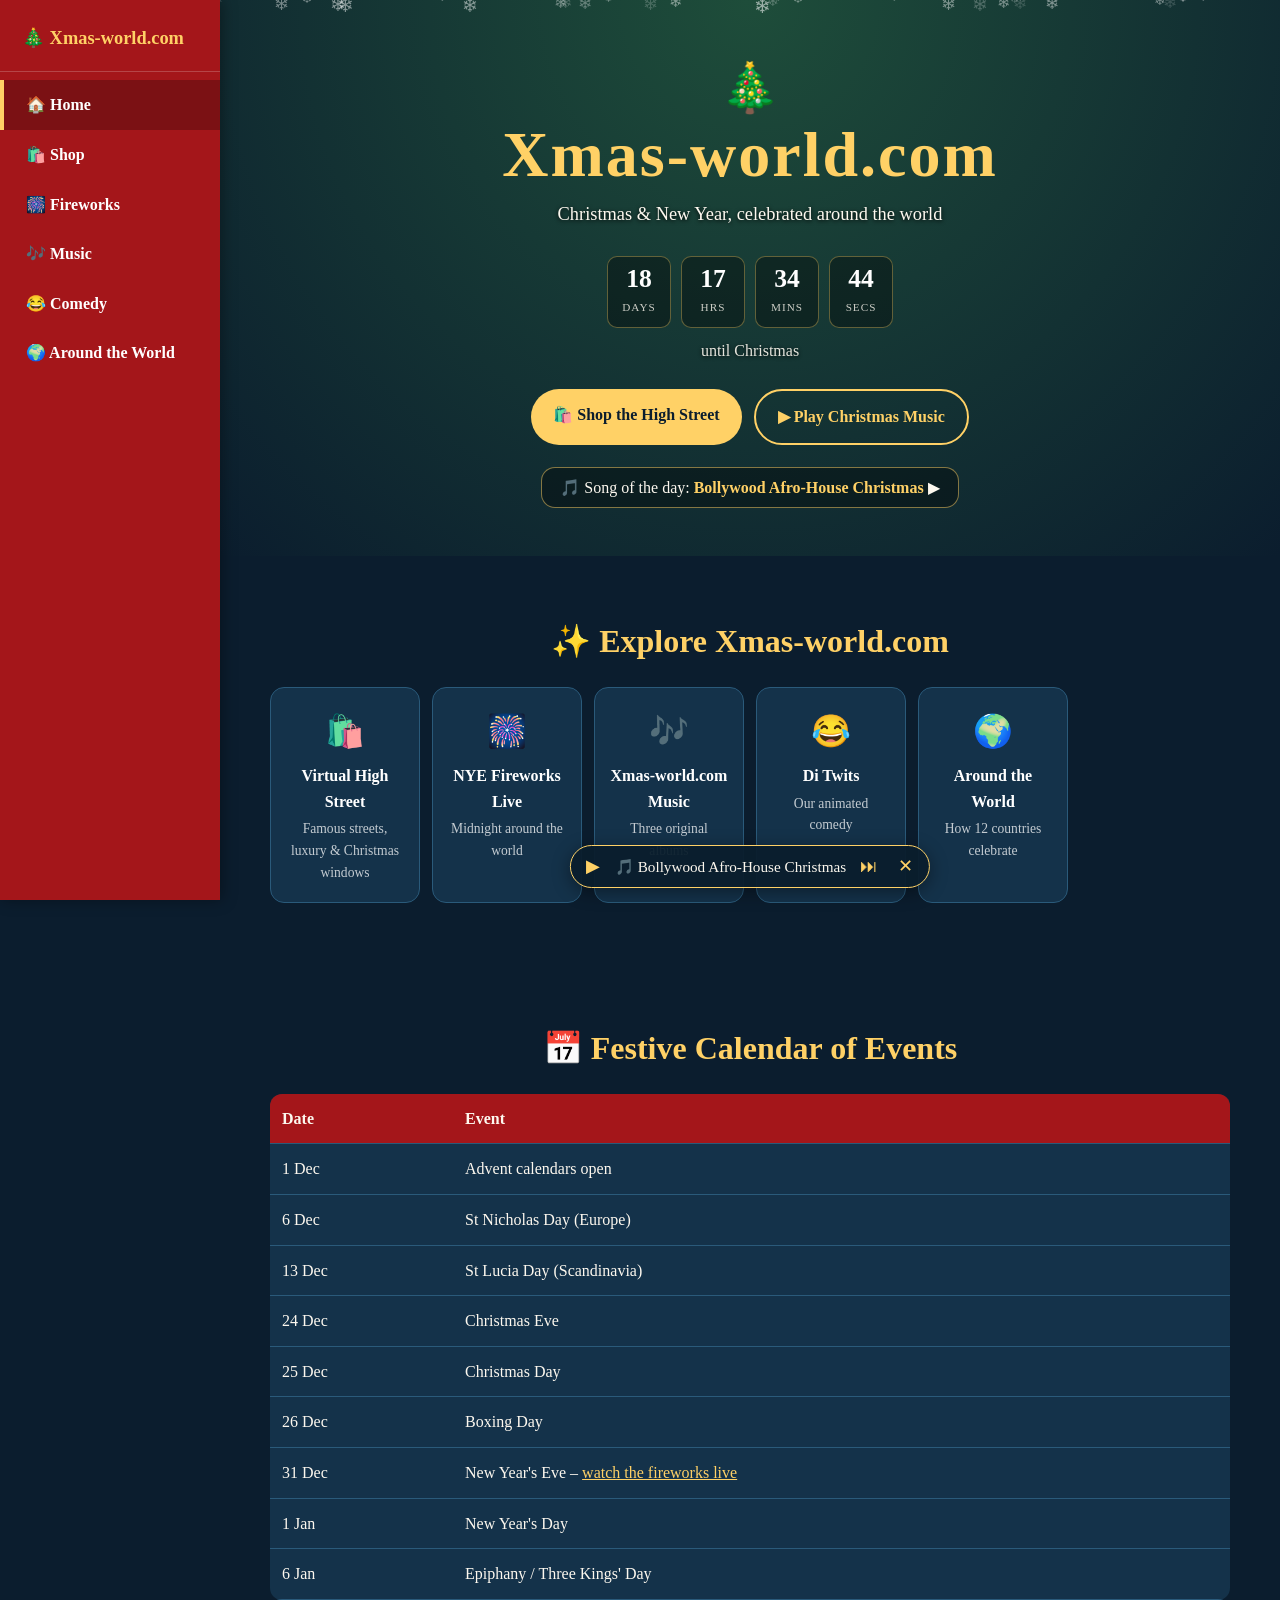
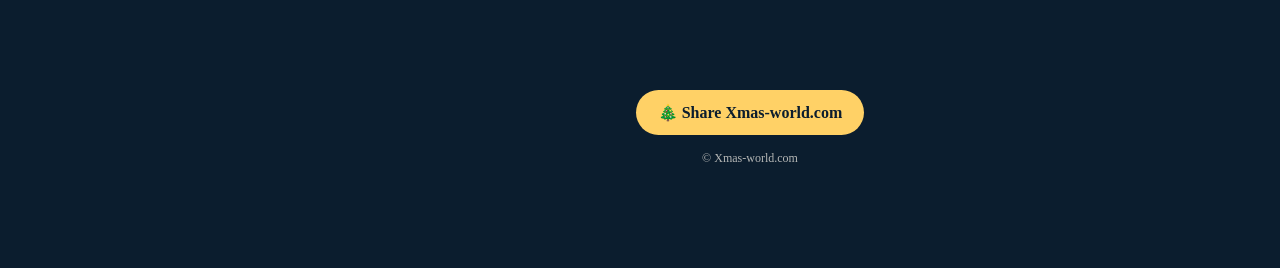
==== index.html @ 12935410 "Add Stripe buy buttons for albums and bundle Co-Authored-By: Claude Opus 5.5 <noreply@anthropic.com>" ====
<!DOCTYPE html>
<html lang="en">
<head>
<meta charset="UTF-8">
<meta name="viewport" content="width=device-width, initial-scale=1.0">
<meta name="theme-color" content="#1e4d3a">
<title>Xmas-world.com – Christmas & New Year Around the World</title>
<meta name="description" content="Christmas countdown, original Christmas music, a virtual luxury high street, famous shop windows and live New Year's Eve fireworks from around the world.">
<link rel="canonical" href="https://www.xmas-world.com/">
<link rel="icon" href="data:image/svg+xml,<svg xmlns='http://www.w3.org/2000/svg' viewBox='0 0 100 100'><text y='.9em' font-size='90'>🎄</text></svg>">
<link rel="stylesheet" href="style.css?v=4">
<meta property="og:type" content="website">
<meta property="og:site_name" content="Xmas-world.com">
<meta property="og:url" content="https://www.xmas-world.com/">
<meta property="og:title" content="Xmas-world.com – Christmas & New Year Around the World">
<meta property="og:description" content="Christmas countdown, original Christmas music, a virtual luxury high street, famous shop windows and live New Year's Eve fireworks from around the world.">
<meta property="og:image" content="https://amp-acc-f3a9e2da18fe-xmasworld-music-d558b1c9.cdn.ample.computer/og/og-image.jpg">
<meta property="og:image:width" content="1200">
<meta property="og:image:height" content="630">
<meta name="twitter:card" content="summary_large_image">
<meta name="twitter:image" content="https://amp-acc-f3a9e2da18fe-xmasworld-music-d558b1c9.cdn.ample.computer/og/og-image.jpg">
<script type="application/ld+json">{"@context":"https://schema.org","@type":"WebSite","name":"Xmas-world.com","url":"https://www.xmas-world.com/","description":"Christmas & New Year, celebrated around the world"}</script>
</head>
<body>
<header>
<div class="tree" aria-hidden="true">🎄</div>
<h1>Xmas-world.com</h1>
<p>Christmas &amp; New Year, celebrated around the world</p>
<div id="countdown" aria-live="off">
<div class="cd"><b id="cd-d">0</b><span>days</span></div>
<div class="cd"><b id="cd-h">0</b><span>hrs</span></div>
<div class="cd"><b id="cd-m">0</b><span>mins</span></div>
<div class="cd"><b id="cd-s">0</b><span>secs</span></div>
</div>
<p id="cdlabel">until Christmas</p>
<div class="cta">
<a class="btn btn-gold" href="shop.html">🛍️ Shop the High Street</a>
<a class="btn btn-ghost" href="music.html">▶ Play Christmas Music</a>
</div>
<button id="sotd" class="sotd" hidden></button>
</header>
<nav id="sitenav">
<a class="navlogo" href="index.html">🎄 Xmas-world.com</a>
<a href="index.html">🏠 Home</a>
<a href="shop.html">🛍️ Shop</a>
<a href="fireworks.html">🎆 Fireworks</a>
<a href="music.html">🎶 Music</a>
<a href="comedy.html">😂 Comedy</a>
<a href="world.html">🌍 Around the World</a>
</nav>

<section id="explore">
<h2>✨ Explore Xmas-world.com</h2>
<div class="tiles">
<a class="tile" href="shop.html"><span>🛍️</span>Virtual High Street<small>Famous streets, luxury &amp; Christmas windows</small></a>
<a class="tile" href="fireworks.html"><span>🎆</span>NYE Fireworks Live<small>Midnight around the world</small></a>
<a class="tile" href="music.html"><span>🎶</span>Xmas-world.com Music<small>Three original albums</small></a>
<a class="tile" href="comedy.html"><span>😂</span>Di Twits<small>Our animated comedy</small></a>
<a class="tile" href="world.html"><span>🌍</span>Around the World<small>How 12 countries celebrate</small></a>
</div>
</section>

<section id="calendar">
<h2>📅 Festive Calendar of Events</h2>
<table>
<tr><th>Date</th><th>Event</th></tr>
<tr><td>1 Dec</td><td>Advent calendars open</td></tr>
<tr><td>6 Dec</td><td>St Nicholas Day (Europe)</td></tr>
<tr><td>13 Dec</td><td>St Lucia Day (Scandinavia)</td></tr>
<tr><td>24 Dec</td><td>Christmas Eve</td></tr>
<tr><td>25 Dec</td><td>Christmas Day</td></tr>
<tr><td>26 Dec</td><td>Boxing Day</td></tr>
<tr><td>31 Dec</td><td>New Year's Eve – <a href="fireworks.html">watch the fireworks live</a></td></tr>
<tr><td>1 Jan</td><td>New Year's Day</td></tr>
<tr><td>6 Jan</td><td>Epiphany / Three Kings' Day</td></tr>
</table>
</section>

<footer><button class="btn btn-gold share" id="share">🎄 Share Xmas-world.com</button><small>&copy; Xmas-world.com</small></footer>
<script src="app.js?v=6"></script>
</body>
</html>
---- style.css ----
*{box-sizing:border-box;margin:0;padding:0}
body{font-family:Georgia,serif;background:#0b1d2e;color:#fdf8ef;line-height:1.6}
a{color:#ffd166}
header{text-align:center;padding:64px 20px 48px;background:radial-gradient(circle at top,#1e4d3a,#0b1d2e)}
header>*{position:relative;z-index:2}
.tree{font-size:3rem;line-height:1}
header h1{font-size:clamp(2.6rem,12vw,4rem);color:#ffd166;letter-spacing:2px;line-height:1.1;margin-top:8px}
header p{font-size:1.15rem;margin-top:10px;text-shadow:0 1px 4px #000}
#countdown{display:flex;justify-content:center;gap:10px;margin-top:26px}
.cd{flex:0 0 auto;background:rgba(0,0,0,.35);border:1px solid rgba(255,209,102,.35);border-radius:10px;padding:8px 0;width:64px}
.cd b{display:block;font-size:1.6rem;color:#fff;font-variant-numeric:tabular-nums;line-height:1.1}
.cd span{font-size:.7rem;text-transform:uppercase;letter-spacing:1px;opacity:.8}
#cdlabel{margin-top:10px;font-size:1rem;opacity:.9}
.cta{display:flex;justify-content:center;flex-wrap:wrap;gap:12px;margin-top:26px}
.btn{display:inline-block;padding:13px 22px;border-radius:999px;font-weight:bold;text-decoration:none;font-family:inherit;font-size:1rem}
.btn-gold{background:#ffd166;color:#0b1d2e}
.btn-ghost{border:2px solid #ffd166;color:#ffd166}
section{max-width:1000px;margin:0 auto;padding:60px 20px}
section>*{position:relative;z-index:2}
h2,h1.pt{font-size:2rem;color:#ffd166;margin-bottom:20px;text-align:center}
.grid{display:grid;grid-template-columns:repeat(auto-fit,minmax(220px,1fr));gap:20px}
.card{position:relative;z-index:2;background:#14324a;border-radius:12px;padding:20px;border:1px solid #2a5a7a}
.card h3{color:#fff;margin-bottom:8px}
table{position:relative;z-index:2;width:100%;border-collapse:collapse;background:#14324a;border-radius:12px;overflow:hidden}
th,td{padding:12px;text-align:left;border-bottom:1px solid #2a5a7a}
th{background:#a4161a}
footer{text-align:center;padding:30px;font-size:.9rem}
footer small{display:block;margin-top:14px;opacity:.7}
.card .links{margin-top:10px;display:flex;gap:14px;flex-wrap:wrap;font-weight:bold}
.card .links a{text-decoration:none}
#player{max-width:520px;margin:0 auto 24px;background:#14324a;border:1px solid #2a5a7a;border-radius:14px;padding:18px;text-align:center}
#player audio{width:100%;margin-top:10px}
.track{cursor:pointer;padding:10px 14px}
.track h3{font-size:1rem;margin:0}
.album{grid-column:1/-1;color:#ffd166;font-size:1.4rem;margin-top:12px;text-align:center}
#tracks{gap:8px;grid-template-columns:repeat(auto-fill,minmax(220px,1fr));max-height:70vh;overflow-y:auto;padding-right:4px}
#player{position:sticky;top:56px;z-index:4}
.track.on{border-color:#ffd166}
.soon{text-align:center;opacity:.85}
.share{display:block;margin:0 auto;cursor:pointer;border:0}
.clip{padding:0;overflow:hidden}
.clip video{display:block;width:100%;aspect-ratio:9/16;object-fit:cover;background:#000}
.clip.wide{grid-column:1/-1}
.clip.wide video{aspect-ratio:16/9}
.clip h3{padding:10px 14px;margin:0;font-size:1rem}
#clips{grid-template-columns:repeat(auto-fill,minmax(160px,1fr));gap:12px;align-items:start}
#streets,#lstreets{display:flex;gap:8px;overflow-x:auto;padding-bottom:6px;margin-bottom:16px;scrollbar-width:none}
#streets::-webkit-scrollbar,#lstreets::-webkit-scrollbar{display:none}
.chip{flex:0 0 auto;border:2px solid #ffd166;background:transparent;color:#ffd166;border-radius:999px;padding:8px 16px;font:bold .95rem Georgia,serif;cursor:pointer}
.chip.on{background:#ffd166;color:#0b1d2e}
.sthead{text-align:center;margin-bottom:14px}
.sthead h3{font-size:1.6rem;color:#fff}
.sthead a{font-weight:bold;text-decoration:none;margin:0 8px}
.shops{display:grid;grid-template-columns:repeat(auto-fill,minmax(150px,1fr));gap:10px}
.shop{display:flex;align-items:center;justify-content:space-between;gap:6px;background:#14324a;border:1px solid #2a5a7a;border-radius:10px;padding:12px 14px}
.shop a{text-decoration:none;font-weight:bold;color:#fff}
.shop a.pin{font-size:1.1rem}
.fwt{font-size:1.3rem;color:#ffd166;font-weight:bold}
.live{display:inline-block;background:#e63946;color:#fff;border-radius:6px;padding:2px 8px;font-size:.8rem;font-weight:bold;margin-left:6px}
.sotd{display:block;margin:22px auto 0;background:rgba(0,0,0,.35);border:1px solid rgba(255,209,102,.5);border-radius:14px;padding:10px 18px;color:#fdf8ef;font:1rem Georgia,serif;cursor:pointer}
.sotd b{color:#ffd166}
.snow{position:fixed;top:-10px;z-index:1;color:#fff;pointer-events:none;animation:fall linear infinite}
@media(prefers-reduced-motion:reduce){.snow{display:none}}
@keyframes fall{to{transform:translateY(110vh)}}
.subhead{text-align:center;padding:34px 20px 26px;background:radial-gradient(circle at top,#1e4d3a,#0b1d2e)}
.subhead>*{position:relative;z-index:2}
.subhead a.logo{font-size:1.6rem;font-weight:bold;color:#ffd166;text-decoration:none;letter-spacing:1px}
.subhead p{margin-top:4px;opacity:.85}
.tiles{display:grid;grid-template-columns:repeat(auto-fill,minmax(150px,1fr));gap:12px}
.tile{display:block;text-decoration:none;background:#14324a;border:1px solid #2a5a7a;border-radius:14px;padding:18px 14px;text-align:center;color:#fff;font-weight:bold;position:relative;z-index:2}
.tile span{display:block;font-size:2rem;margin-bottom:6px}
.tile small{display:block;font-weight:normal;opacity:.75;margin-top:4px;font-size:.85rem}
#xwbar{position:fixed;left:50%;bottom:12px;transform:translateX(-50%);z-index:50;display:flex;align-items:center;gap:8px;max-width:calc(100% - 24px);background:rgba(10,30,45,.95);border:1px solid #ffd166;border-radius:30px;padding:6px 10px;color:#fdf8ef;font:.95rem Georgia,serif;box-shadow:0 4px 18px rgba(0,0,0,.4)}
#xwbar[hidden]{display:none}
#xwbar span{white-space:nowrap;overflow:hidden;text-overflow:ellipsis;min-width:0}
#xwbar button{background:none;border:0;color:#ffd166;font-size:1.1rem;cursor:pointer;padding:4px 6px;flex:none}
body{padding-bottom:70px}

/* Side menu: fixed on the left on big screens, slide-out drawer on phones */
nav{position:fixed;top:0;left:0;bottom:0;width:220px;z-index:40;background:#a4161a;display:flex;flex-direction:column;padding:18px 0;overflow-y:auto;box-shadow:2px 0 14px rgba(0,0,0,.35)}
nav a{color:#fff;text-decoration:none;font-weight:bold;padding:12px 22px;border-left:4px solid transparent}
nav a:hover{background:rgba(0,0,0,.15)}
nav a.on{background:rgba(0,0,0,.25);border-left-color:#ffd166}
nav a.navlogo{color:#ffd166;font-size:1.15rem;padding:6px 22px 18px;margin-bottom:8px;border-bottom:1px solid rgba(255,255,255,.2);border-left:0;background:none}
#menubtn{display:none}
#navshade{display:none}
@media(min-width:900px){body{padding-left:220px}#xwbar{left:calc(50% + 110px)}}
@media(max-width:899px){
nav{transform:translateX(-100%);transition:transform .25s ease}
body.menu-open nav{transform:none}
#menubtn{display:block;position:fixed;top:12px;left:12px;z-index:45;width:46px;height:46px;border-radius:12px;border:1px solid #ffd166;background:rgba(10,30,45,.9);color:#ffd166;font-size:1.5rem;line-height:1;cursor:pointer}
body.menu-open #menubtn{left:232px}
body.menu-open #navshade{display:block;position:fixed;inset:0;z-index:39;background:rgba(0,0,0,.5)}
}

.buy{grid-column:1/-1;justify-self:center;margin-bottom:8px}
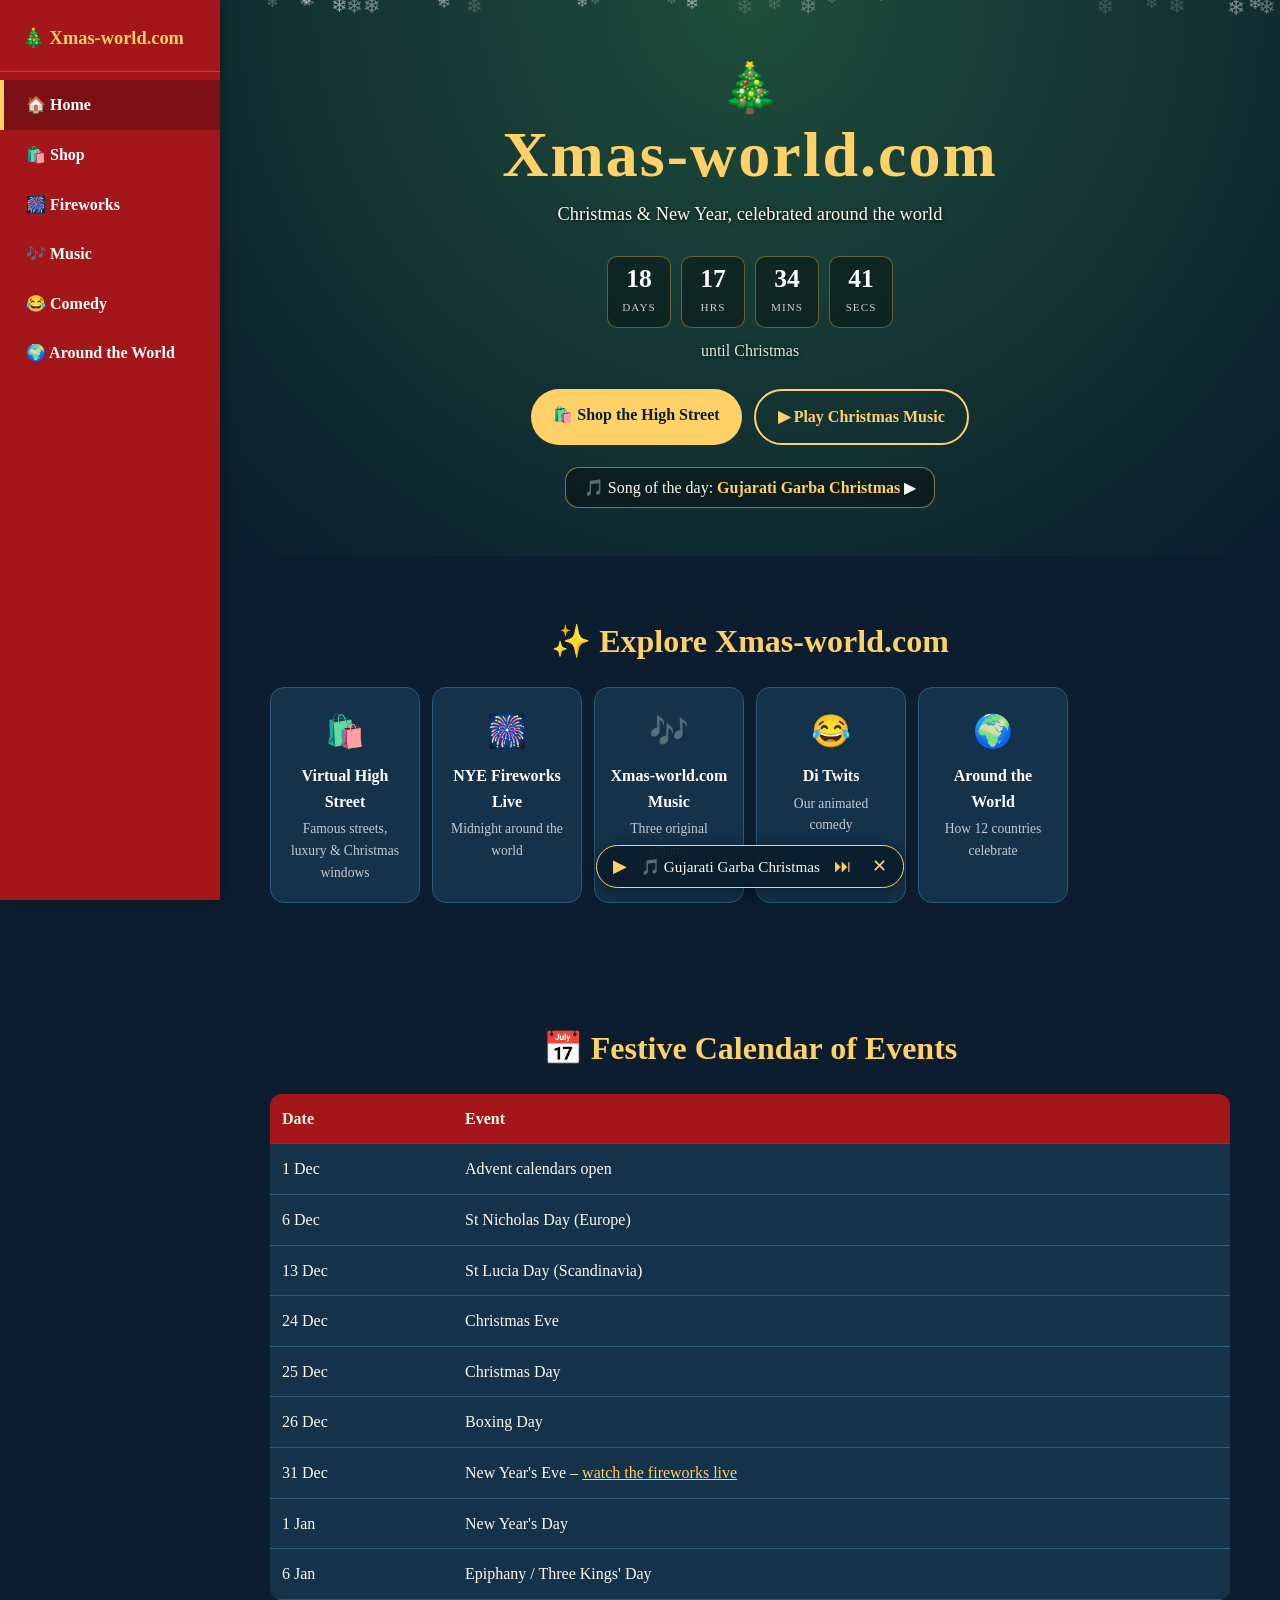
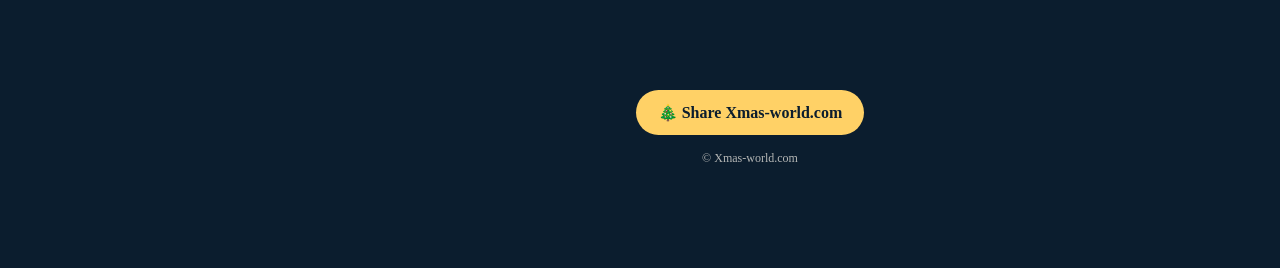
==== commit 6f39bc56: "Refresh player script so new songs show Co-Authored-By: Claude Opus 5.5 <noreply@anthropic.com> Clau" ====
--- a/index.html
+++ b/index.html
@@ -77,6 +77,6 @@
 </section>
 
 <footer><button class="btn btn-gold share" id="share">🎄 Share Xmas-world.com</button><small>&copy; Xmas-world.com</small></footer>
-<script src="app.js?v=6"></script>
+<script src="app.js?v=7"></script>
 </body>
 </html>
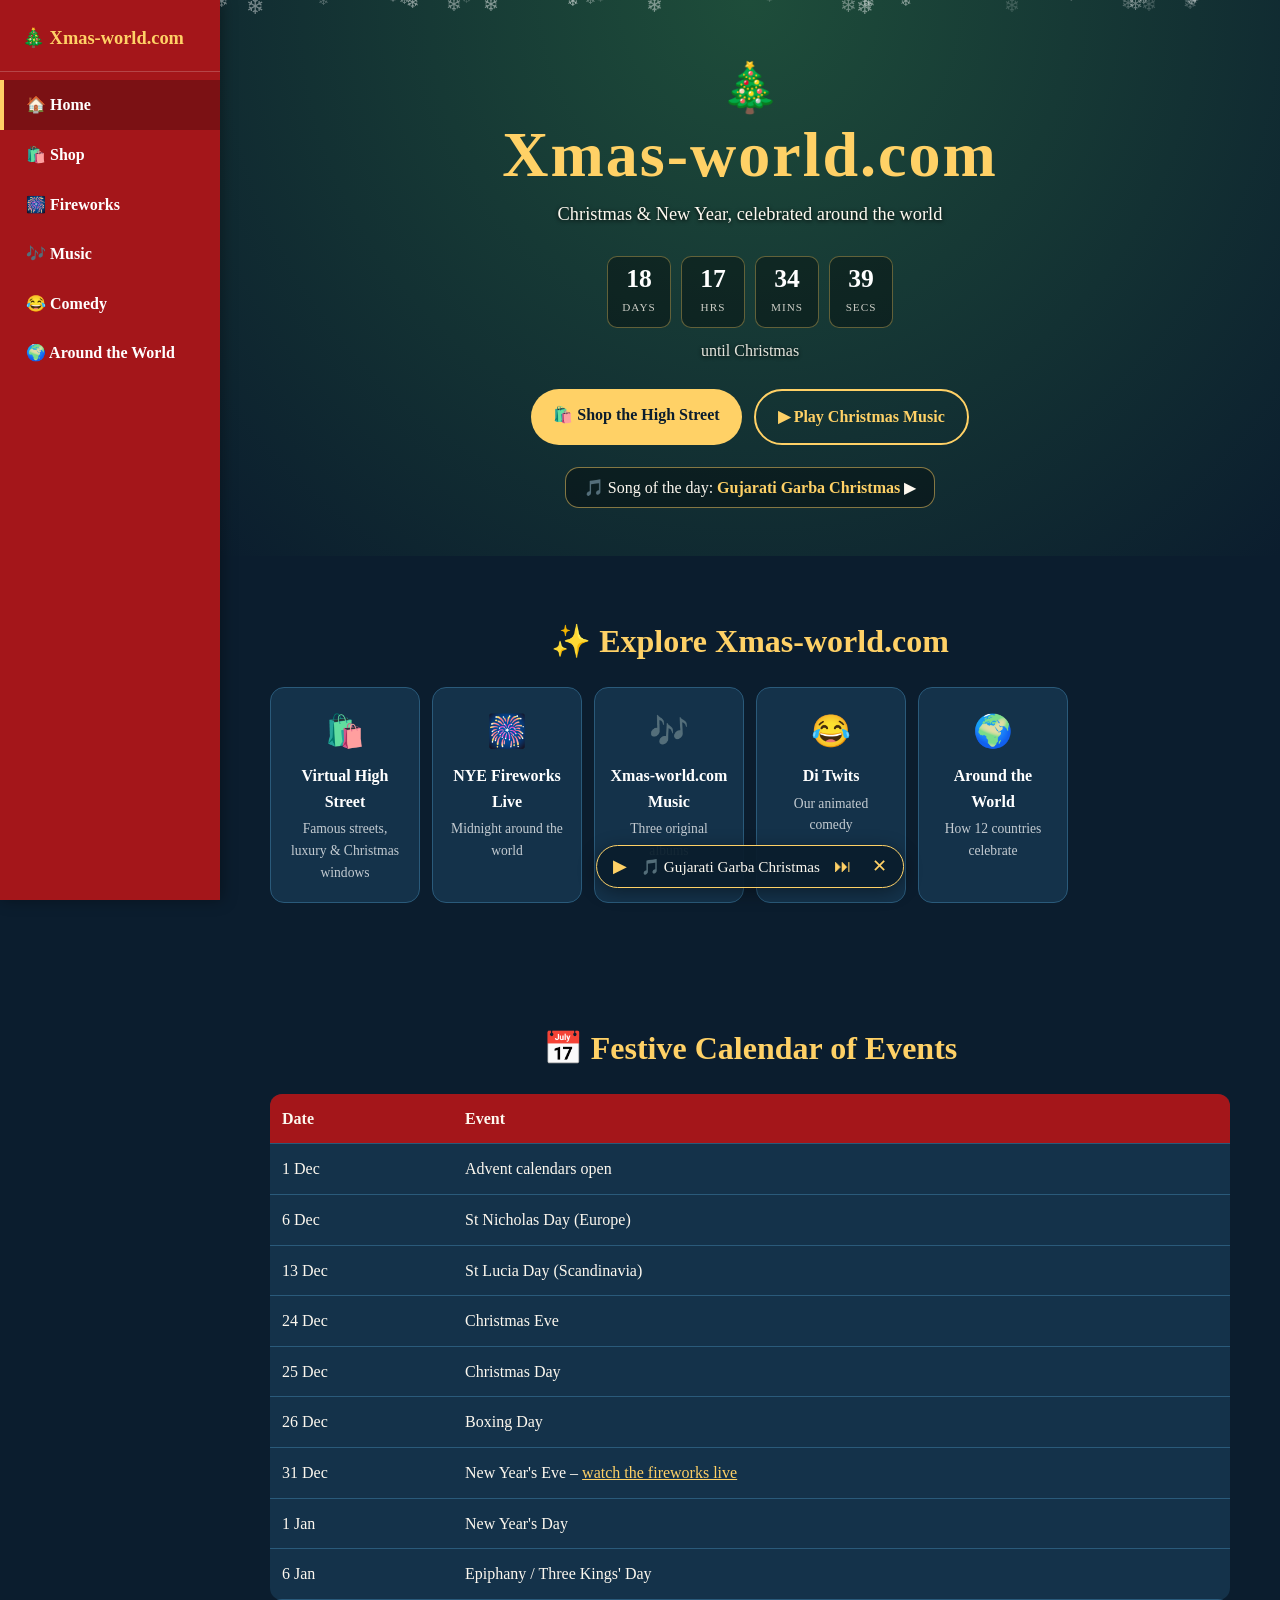
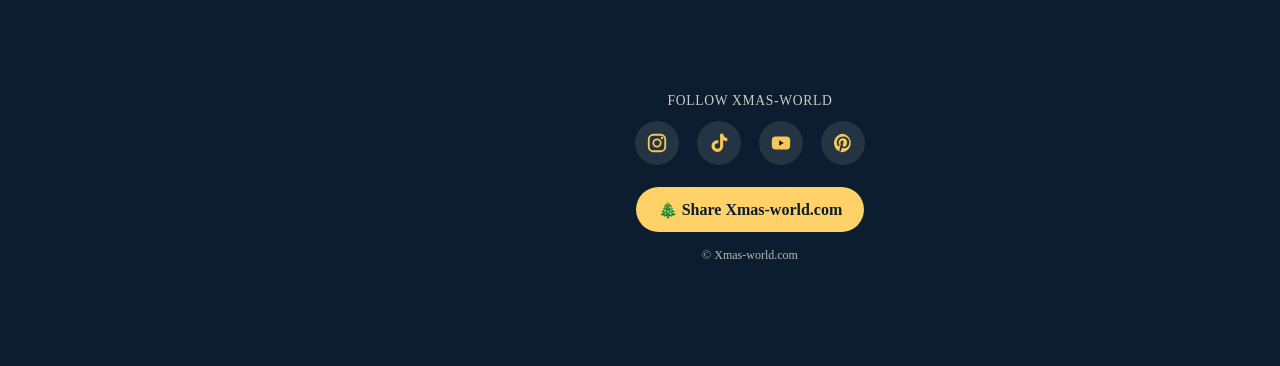
==== commit 2d31d9f5: "Add social follow icons to site footer Co-Authored-By: Claude Opus 5.5 <noreply@anthropic.com> Claud" ====
--- a/index.html
+++ b/index.html
@@ -76,7 +76,7 @@
 </table>
 </section>
 
-<footer><button class="btn btn-gold share" id="share">🎄 Share Xmas-world.com</button><small>&copy; Xmas-world.com</small></footer>
+<footer><div class="socials"><span>Follow Xmas-world</span><div><a href="https://www.instagram.com/xmasworld.uk/" target="_blank" rel="noopener" aria-label="Instagram – Xmas-world"><svg viewBox="0 0 24 24"><rect x="3" y="3" width="18" height="18" rx="5" fill="none" stroke="currentColor" stroke-width="2"/><circle cx="12" cy="12" r="4" fill="none" stroke="currentColor" stroke-width="2"/><circle cx="17.5" cy="6.5" r="1.3" fill="currentColor"/></svg></a><a href="https://www.tiktok.com/@ul5614" target="_blank" rel="noopener" aria-label="TikTok – Xmas-world"><svg viewBox="0 0 24 24"><path fill="currentColor" d="M16.6 2h-3.4v13.3a2.9 2.9 0 1 1-2.9-2.9c.3 0 .6 0 .9.1V9a6.4 6.4 0 1 0 5.4 6.3V8.6a8 8 0 0 0 4.4 1.4V6.6a4.5 4.5 0 0 1-4.4-4.6z"/></svg></a><a href="https://www.youtube.com/@urveshlakhani7107" target="_blank" rel="noopener" aria-label="YouTube – Xmas-world"><svg viewBox="0 0 24 24"><rect x="2" y="5" width="20" height="14" rx="4" fill="currentColor"/><path d="M10 9l5 3-5 3z" fill="#0b1a12"/></svg></a><a href="https://www.pinterest.com/47tretawn/" target="_blank" rel="noopener" aria-label="Pinterest – Xmas-world"><svg viewBox="0 0 24 24"><path fill="currentColor" d="M12 2a10 10 0 0 0-3.6 19.3c-.1-.8-.2-2 0-2.9l1.2-5s-.3-.6-.3-1.5c0-1.4.8-2.5 1.9-2.5.9 0 1.3.7 1.3 1.5 0 .9-.6 2.2-.9 3.4-.2 1 .5 1.9 1.6 1.9 1.9 0 3.3-2 3.3-4.9 0-2.6-1.8-4.4-4.5-4.4-3 0-4.8 2.3-4.8 4.6 0 .9.4 1.9.8 2.4l.1.4-.3 1.1c0 .2-.2.2-.4.1-1.3-.6-2.1-2.5-2.1-4.1 0-3.3 2.4-6.4 7-6.4 3.7 0 6.5 2.6 6.5 6.1 0 3.7-2.3 6.6-5.5 6.6-1.1 0-2.1-.6-2.4-1.2l-.7 2.5c-.2 1-.9 2.2-1.4 2.9A10 10 0 1 0 12 2z"/></svg></a></div></div><button class="btn btn-gold share" id="share">🎄 Share Xmas-world.com</button><small>&copy; Xmas-world.com</small></footer>
 <script src="app.js?v=7"></script>
 </body>
 </html>
--- a/style.css
+++ b/style.css
@@ -94,3 +94,5 @@
 }
 
 .buy{grid-column:1/-1;justify-self:center;margin-bottom:8px}
+
+.socials{margin:0 auto 22px}.socials span{display:block;font-size:.85rem;opacity:.8;margin-bottom:10px;letter-spacing:.05em;text-transform:uppercase}.socials div{display:flex;justify-content:center;gap:18px}.socials a{display:inline-flex;width:44px;height:44px;border-radius:50%;align-items:center;justify-content:center;background:rgba(255,255,255,.1);color:#f5c85a;transition:transform .15s,background .15s}.socials a:hover{transform:scale(1.1);background:rgba(255,255,255,.2)}.socials svg{width:22px;height:22px}
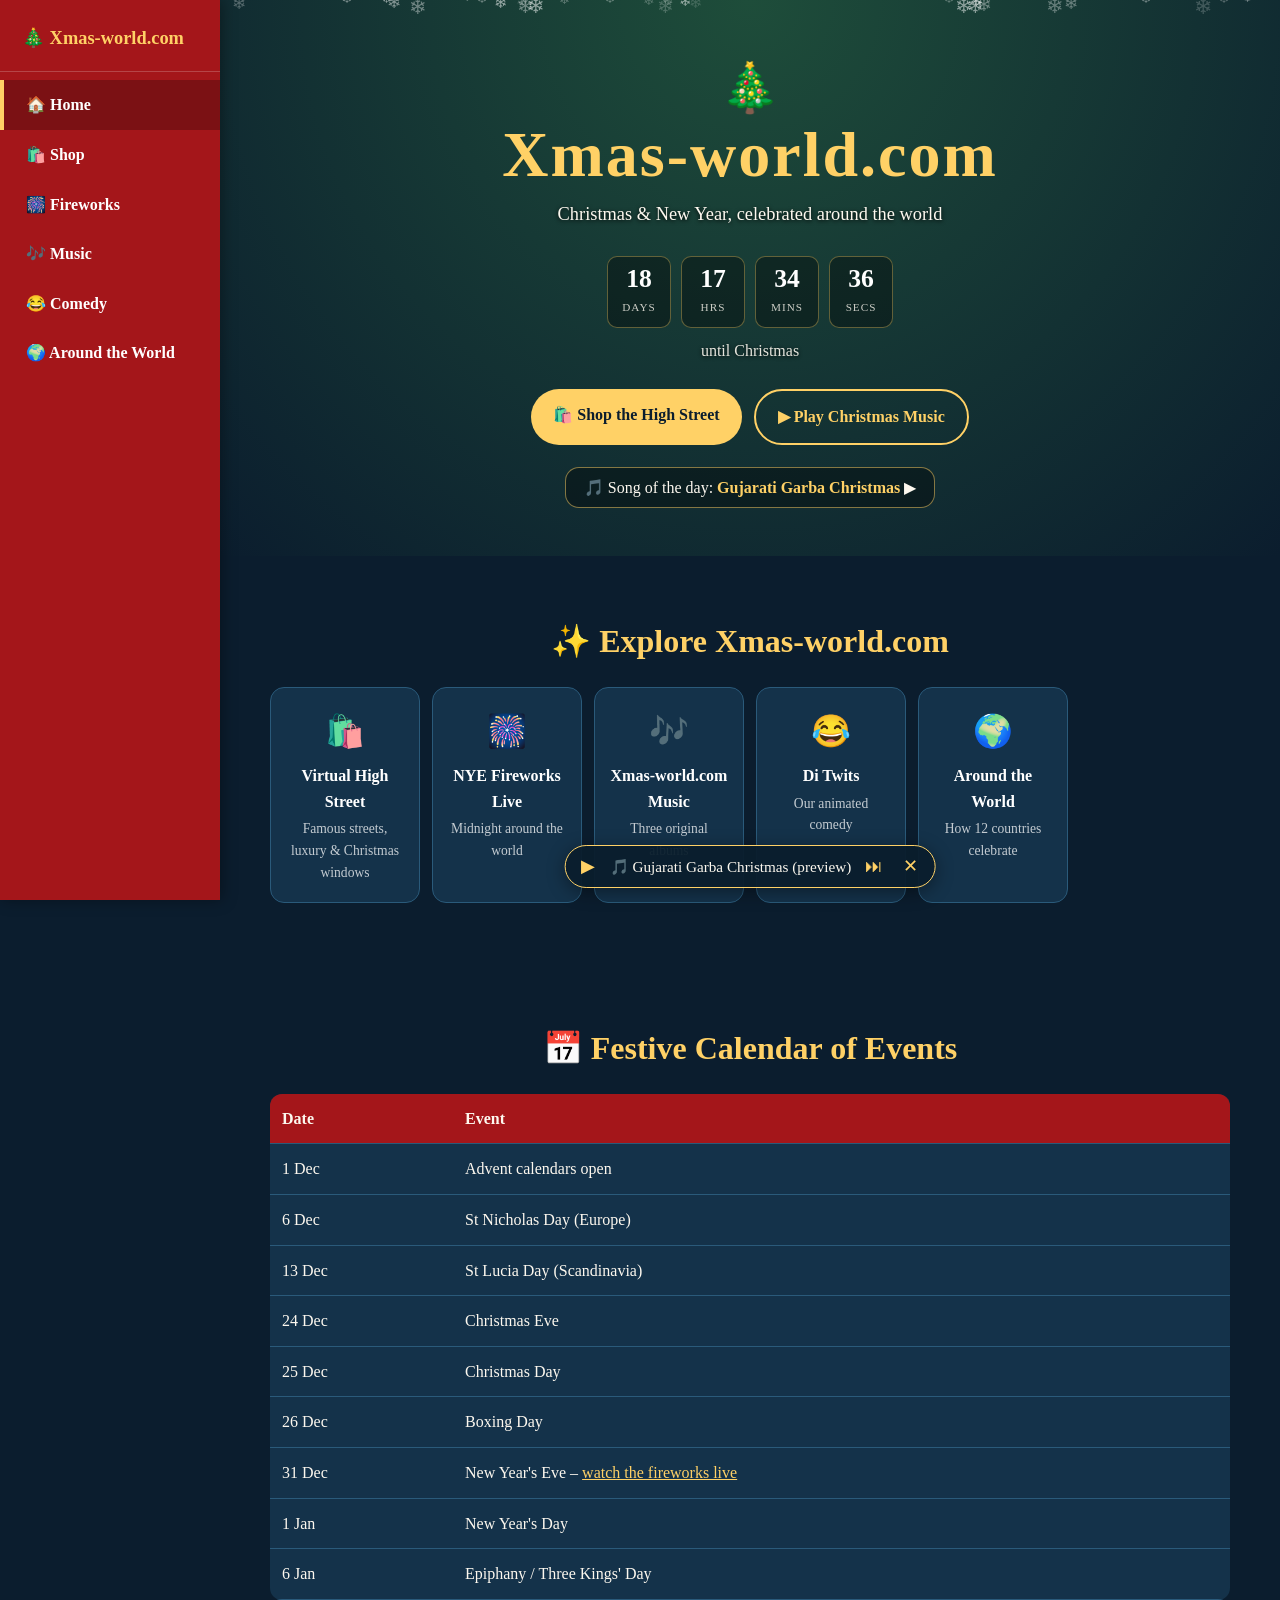
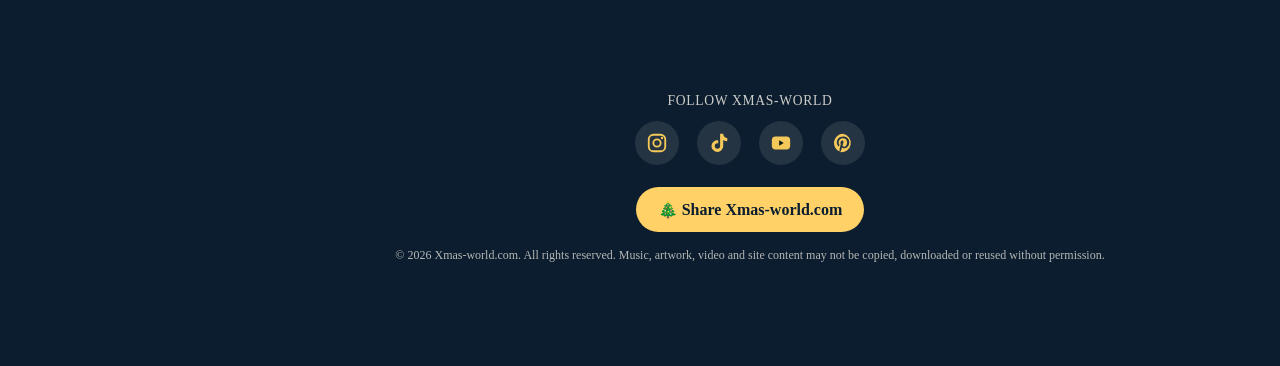
==== commit 712f4f38: "Protect music: site plays 45s previews only, full tracks moved off the repo, rights notice, hide dow" ====
--- a/index.html
+++ b/index.html
@@ -76,7 +76,7 @@
 </table>
 </section>
 
-<footer><div class="socials"><span>Follow Xmas-world</span><div><a href="https://www.instagram.com/xmasworld.uk/" target="_blank" rel="noopener" aria-label="Instagram – Xmas-world"><svg viewBox="0 0 24 24"><rect x="3" y="3" width="18" height="18" rx="5" fill="none" stroke="currentColor" stroke-width="2"/><circle cx="12" cy="12" r="4" fill="none" stroke="currentColor" stroke-width="2"/><circle cx="17.5" cy="6.5" r="1.3" fill="currentColor"/></svg></a><a href="https://www.tiktok.com/@ul5614" target="_blank" rel="noopener" aria-label="TikTok – Xmas-world"><svg viewBox="0 0 24 24"><path fill="currentColor" d="M16.6 2h-3.4v13.3a2.9 2.9 0 1 1-2.9-2.9c.3 0 .6 0 .9.1V9a6.4 6.4 0 1 0 5.4 6.3V8.6a8 8 0 0 0 4.4 1.4V6.6a4.5 4.5 0 0 1-4.4-4.6z"/></svg></a><a href="https://www.youtube.com/@urveshlakhani7107" target="_blank" rel="noopener" aria-label="YouTube – Xmas-world"><svg viewBox="0 0 24 24"><rect x="2" y="5" width="20" height="14" rx="4" fill="currentColor"/><path d="M10 9l5 3-5 3z" fill="#0b1a12"/></svg></a><a href="https://www.pinterest.com/47tretawn/" target="_blank" rel="noopener" aria-label="Pinterest – Xmas-world"><svg viewBox="0 0 24 24"><path fill="currentColor" d="M12 2a10 10 0 0 0-3.6 19.3c-.1-.8-.2-2 0-2.9l1.2-5s-.3-.6-.3-1.5c0-1.4.8-2.5 1.9-2.5.9 0 1.3.7 1.3 1.5 0 .9-.6 2.2-.9 3.4-.2 1 .5 1.9 1.6 1.9 1.9 0 3.3-2 3.3-4.9 0-2.6-1.8-4.4-4.5-4.4-3 0-4.8 2.3-4.8 4.6 0 .9.4 1.9.8 2.4l.1.4-.3 1.1c0 .2-.2.2-.4.1-1.3-.6-2.1-2.5-2.1-4.1 0-3.3 2.4-6.4 7-6.4 3.7 0 6.5 2.6 6.5 6.1 0 3.7-2.3 6.6-5.5 6.6-1.1 0-2.1-.6-2.4-1.2l-.7 2.5c-.2 1-.9 2.2-1.4 2.9A10 10 0 1 0 12 2z"/></svg></a></div></div><button class="btn btn-gold share" id="share">🎄 Share Xmas-world.com</button><small>&copy; Xmas-world.com</small></footer>
-<script src="app.js?v=7"></script>
+<footer><div class="socials"><span>Follow Xmas-world</span><div><a href="https://www.instagram.com/xmasworld.uk/" target="_blank" rel="noopener" aria-label="Instagram – Xmas-world"><svg viewBox="0 0 24 24"><rect x="3" y="3" width="18" height="18" rx="5" fill="none" stroke="currentColor" stroke-width="2"/><circle cx="12" cy="12" r="4" fill="none" stroke="currentColor" stroke-width="2"/><circle cx="17.5" cy="6.5" r="1.3" fill="currentColor"/></svg></a><a href="https://www.tiktok.com/@ul5614" target="_blank" rel="noopener" aria-label="TikTok – Xmas-world"><svg viewBox="0 0 24 24"><path fill="currentColor" d="M16.6 2h-3.4v13.3a2.9 2.9 0 1 1-2.9-2.9c.3 0 .6 0 .9.1V9a6.4 6.4 0 1 0 5.4 6.3V8.6a8 8 0 0 0 4.4 1.4V6.6a4.5 4.5 0 0 1-4.4-4.6z"/></svg></a><a href="https://www.youtube.com/@urveshlakhani7107" target="_blank" rel="noopener" aria-label="YouTube – Xmas-world"><svg viewBox="0 0 24 24"><rect x="2" y="5" width="20" height="14" rx="4" fill="currentColor"/><path d="M10 9l5 3-5 3z" fill="#0b1a12"/></svg></a><a href="https://www.pinterest.com/47tretawn/" target="_blank" rel="noopener" aria-label="Pinterest – Xmas-world"><svg viewBox="0 0 24 24"><path fill="currentColor" d="M12 2a10 10 0 0 0-3.6 19.3c-.1-.8-.2-2 0-2.9l1.2-5s-.3-.6-.3-1.5c0-1.4.8-2.5 1.9-2.5.9 0 1.3.7 1.3 1.5 0 .9-.6 2.2-.9 3.4-.2 1 .5 1.9 1.6 1.9 1.9 0 3.3-2 3.3-4.9 0-2.6-1.8-4.4-4.5-4.4-3 0-4.8 2.3-4.8 4.6 0 .9.4 1.9.8 2.4l.1.4-.3 1.1c0 .2-.2.2-.4.1-1.3-.6-2.1-2.5-2.1-4.1 0-3.3 2.4-6.4 7-6.4 3.7 0 6.5 2.6 6.5 6.1 0 3.7-2.3 6.6-5.5 6.6-1.1 0-2.1-.6-2.4-1.2l-.7 2.5c-.2 1-.9 2.2-1.4 2.9A10 10 0 1 0 12 2z"/></svg></a></div></div><button class="btn btn-gold share" id="share">🎄 Share Xmas-world.com</button><small>&copy; 2026 Xmas-world.com. All rights reserved. Music, artwork, video and site content may not be copied, downloaded or reused without permission.</small></footer>
+<script src="app.js?v=8"></script>
 </body>
 </html>
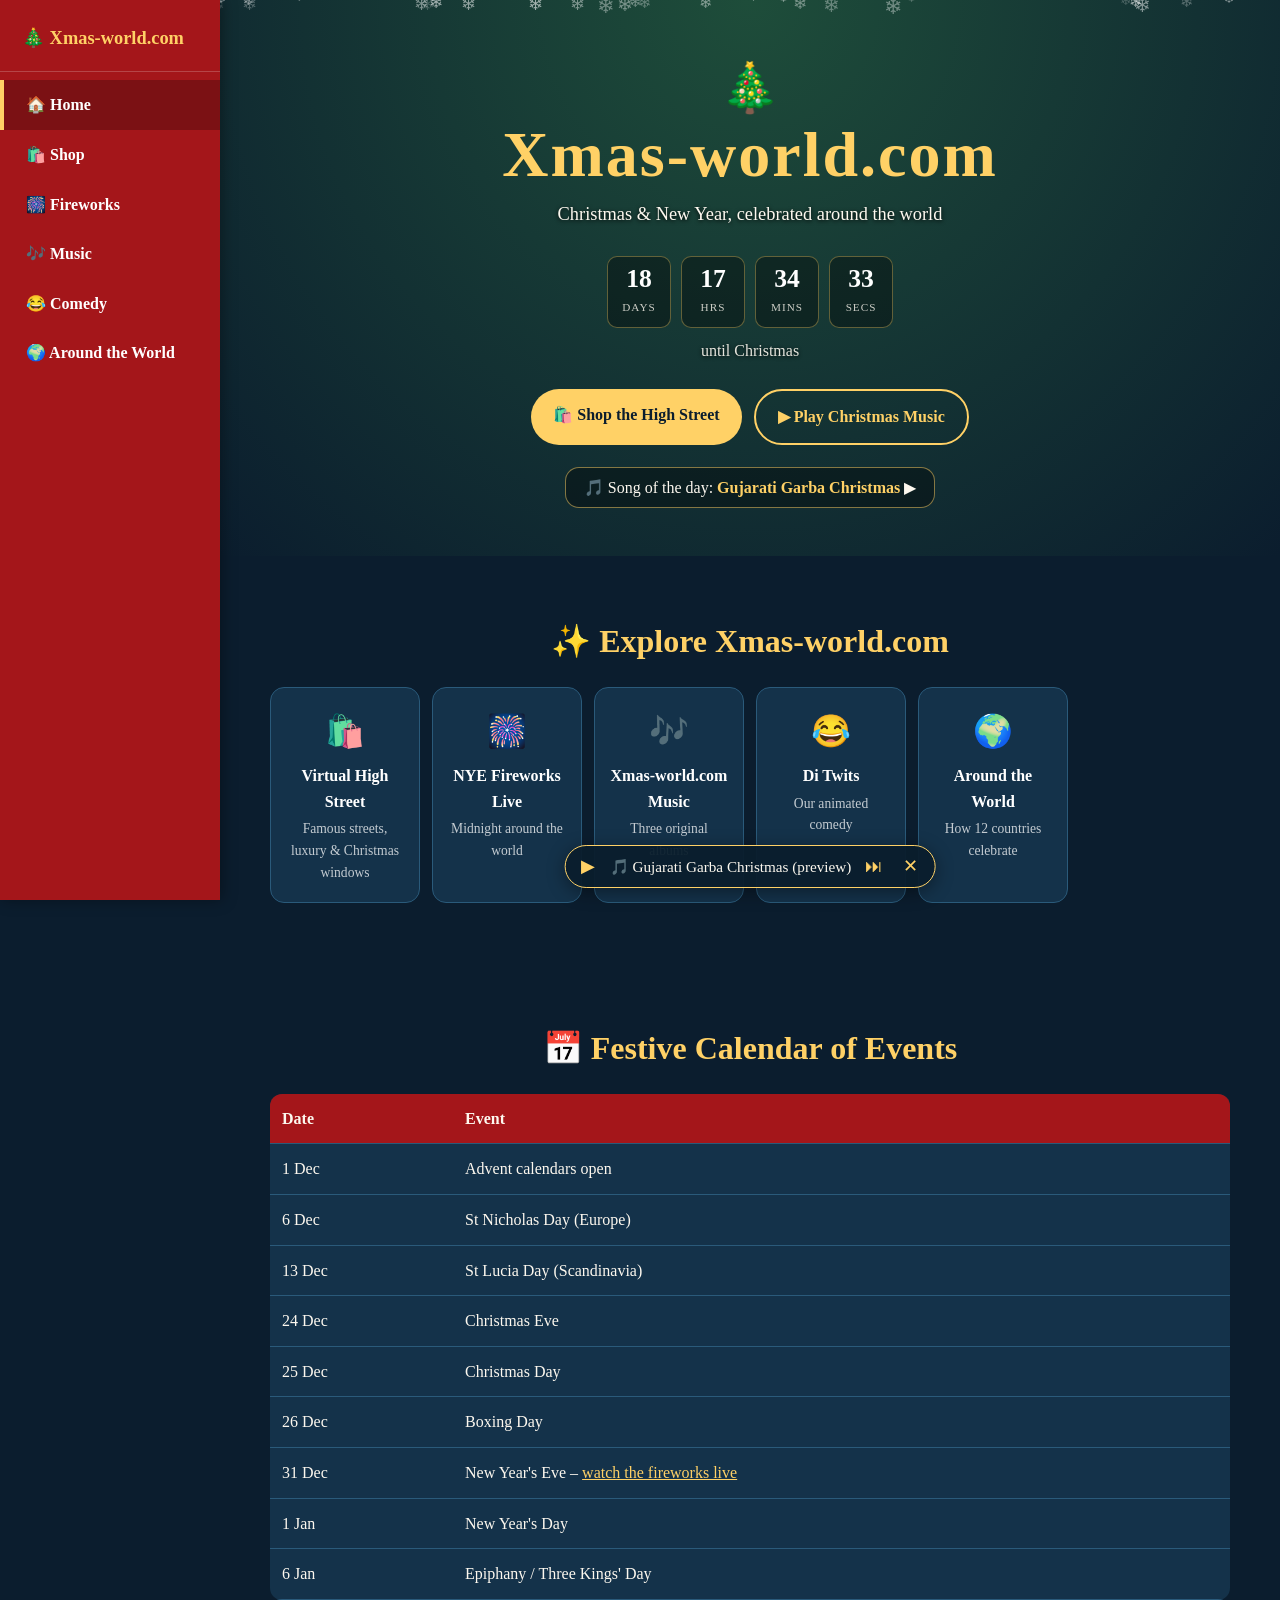
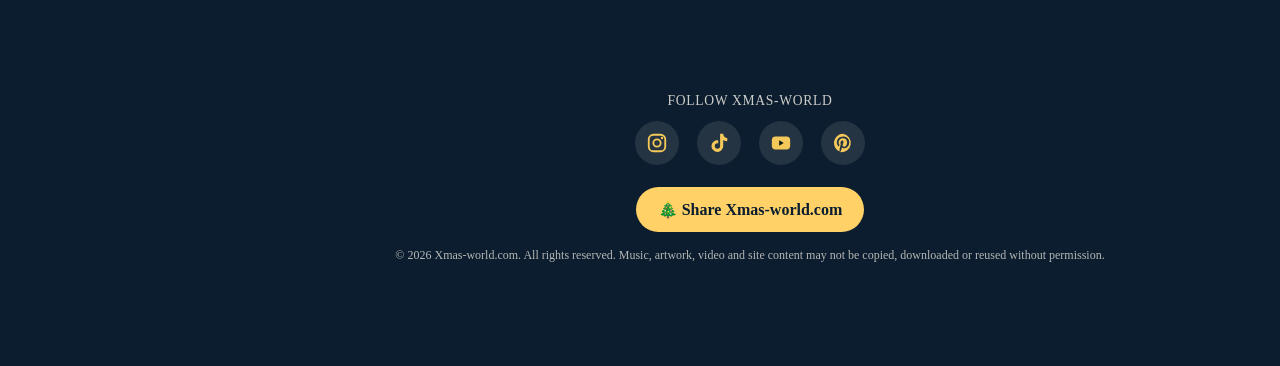
==== commit c2d8a65b: "Update TikTok link to @xmasworld.uk Co-Authored-By: Claude Opus 5.5 <noreply@anthropic.com> Claude-S" ====
--- a/index.html
+++ b/index.html
@@ -76,7 +76,7 @@
 </table>
 </section>
 
-<footer><div class="socials"><span>Follow Xmas-world</span><div><a href="https://www.instagram.com/xmasworld.uk/" target="_blank" rel="noopener" aria-label="Instagram – Xmas-world"><svg viewBox="0 0 24 24"><rect x="3" y="3" width="18" height="18" rx="5" fill="none" stroke="currentColor" stroke-width="2"/><circle cx="12" cy="12" r="4" fill="none" stroke="currentColor" stroke-width="2"/><circle cx="17.5" cy="6.5" r="1.3" fill="currentColor"/></svg></a><a href="https://www.tiktok.com/@ul5614" target="_blank" rel="noopener" aria-label="TikTok – Xmas-world"><svg viewBox="0 0 24 24"><path fill="currentColor" d="M16.6 2h-3.4v13.3a2.9 2.9 0 1 1-2.9-2.9c.3 0 .6 0 .9.1V9a6.4 6.4 0 1 0 5.4 6.3V8.6a8 8 0 0 0 4.4 1.4V6.6a4.5 4.5 0 0 1-4.4-4.6z"/></svg></a><a href="https://www.youtube.com/@urveshlakhani7107" target="_blank" rel="noopener" aria-label="YouTube – Xmas-world"><svg viewBox="0 0 24 24"><rect x="2" y="5" width="20" height="14" rx="4" fill="currentColor"/><path d="M10 9l5 3-5 3z" fill="#0b1a12"/></svg></a><a href="https://www.pinterest.com/47tretawn/" target="_blank" rel="noopener" aria-label="Pinterest – Xmas-world"><svg viewBox="0 0 24 24"><path fill="currentColor" d="M12 2a10 10 0 0 0-3.6 19.3c-.1-.8-.2-2 0-2.9l1.2-5s-.3-.6-.3-1.5c0-1.4.8-2.5 1.9-2.5.9 0 1.3.7 1.3 1.5 0 .9-.6 2.2-.9 3.4-.2 1 .5 1.9 1.6 1.9 1.9 0 3.3-2 3.3-4.9 0-2.6-1.8-4.4-4.5-4.4-3 0-4.8 2.3-4.8 4.6 0 .9.4 1.9.8 2.4l.1.4-.3 1.1c0 .2-.2.2-.4.1-1.3-.6-2.1-2.5-2.1-4.1 0-3.3 2.4-6.4 7-6.4 3.7 0 6.5 2.6 6.5 6.1 0 3.7-2.3 6.6-5.5 6.6-1.1 0-2.1-.6-2.4-1.2l-.7 2.5c-.2 1-.9 2.2-1.4 2.9A10 10 0 1 0 12 2z"/></svg></a></div></div><button class="btn btn-gold share" id="share">🎄 Share Xmas-world.com</button><small>&copy; 2026 Xmas-world.com. All rights reserved. Music, artwork, video and site content may not be copied, downloaded or reused without permission.</small></footer>
+<footer><div class="socials"><span>Follow Xmas-world</span><div><a href="https://www.instagram.com/xmasworld.uk/" target="_blank" rel="noopener" aria-label="Instagram – Xmas-world"><svg viewBox="0 0 24 24"><rect x="3" y="3" width="18" height="18" rx="5" fill="none" stroke="currentColor" stroke-width="2"/><circle cx="12" cy="12" r="4" fill="none" stroke="currentColor" stroke-width="2"/><circle cx="17.5" cy="6.5" r="1.3" fill="currentColor"/></svg></a><a href="https://www.tiktok.com/@xmasworld.uk" target="_blank" rel="noopener" aria-label="TikTok – Xmas-world"><svg viewBox="0 0 24 24"><path fill="currentColor" d="M16.6 2h-3.4v13.3a2.9 2.9 0 1 1-2.9-2.9c.3 0 .6 0 .9.1V9a6.4 6.4 0 1 0 5.4 6.3V8.6a8 8 0 0 0 4.4 1.4V6.6a4.5 4.5 0 0 1-4.4-4.6z"/></svg></a><a href="https://www.youtube.com/@urveshlakhani7107" target="_blank" rel="noopener" aria-label="YouTube – Xmas-world"><svg viewBox="0 0 24 24"><rect x="2" y="5" width="20" height="14" rx="4" fill="currentColor"/><path d="M10 9l5 3-5 3z" fill="#0b1a12"/></svg></a><a href="https://www.pinterest.com/47tretawn/" target="_blank" rel="noopener" aria-label="Pinterest – Xmas-world"><svg viewBox="0 0 24 24"><path fill="currentColor" d="M12 2a10 10 0 0 0-3.6 19.3c-.1-.8-.2-2 0-2.9l1.2-5s-.3-.6-.3-1.5c0-1.4.8-2.5 1.9-2.5.9 0 1.3.7 1.3 1.5 0 .9-.6 2.2-.9 3.4-.2 1 .5 1.9 1.6 1.9 1.9 0 3.3-2 3.3-4.9 0-2.6-1.8-4.4-4.5-4.4-3 0-4.8 2.3-4.8 4.6 0 .9.4 1.9.8 2.4l.1.4-.3 1.1c0 .2-.2.2-.4.1-1.3-.6-2.1-2.5-2.1-4.1 0-3.3 2.4-6.4 7-6.4 3.7 0 6.5 2.6 6.5 6.1 0 3.7-2.3 6.6-5.5 6.6-1.1 0-2.1-.6-2.4-1.2l-.7 2.5c-.2 1-.9 2.2-1.4 2.9A10 10 0 1 0 12 2z"/></svg></a></div></div><button class="btn btn-gold share" id="share">🎄 Share Xmas-world.com</button><small>&copy; 2026 Xmas-world.com. All rights reserved. Music, artwork, video and site content may not be copied, downloaded or reused without permission.</small></footer>
 <script src="app.js?v=8"></script>
 </body>
 </html>
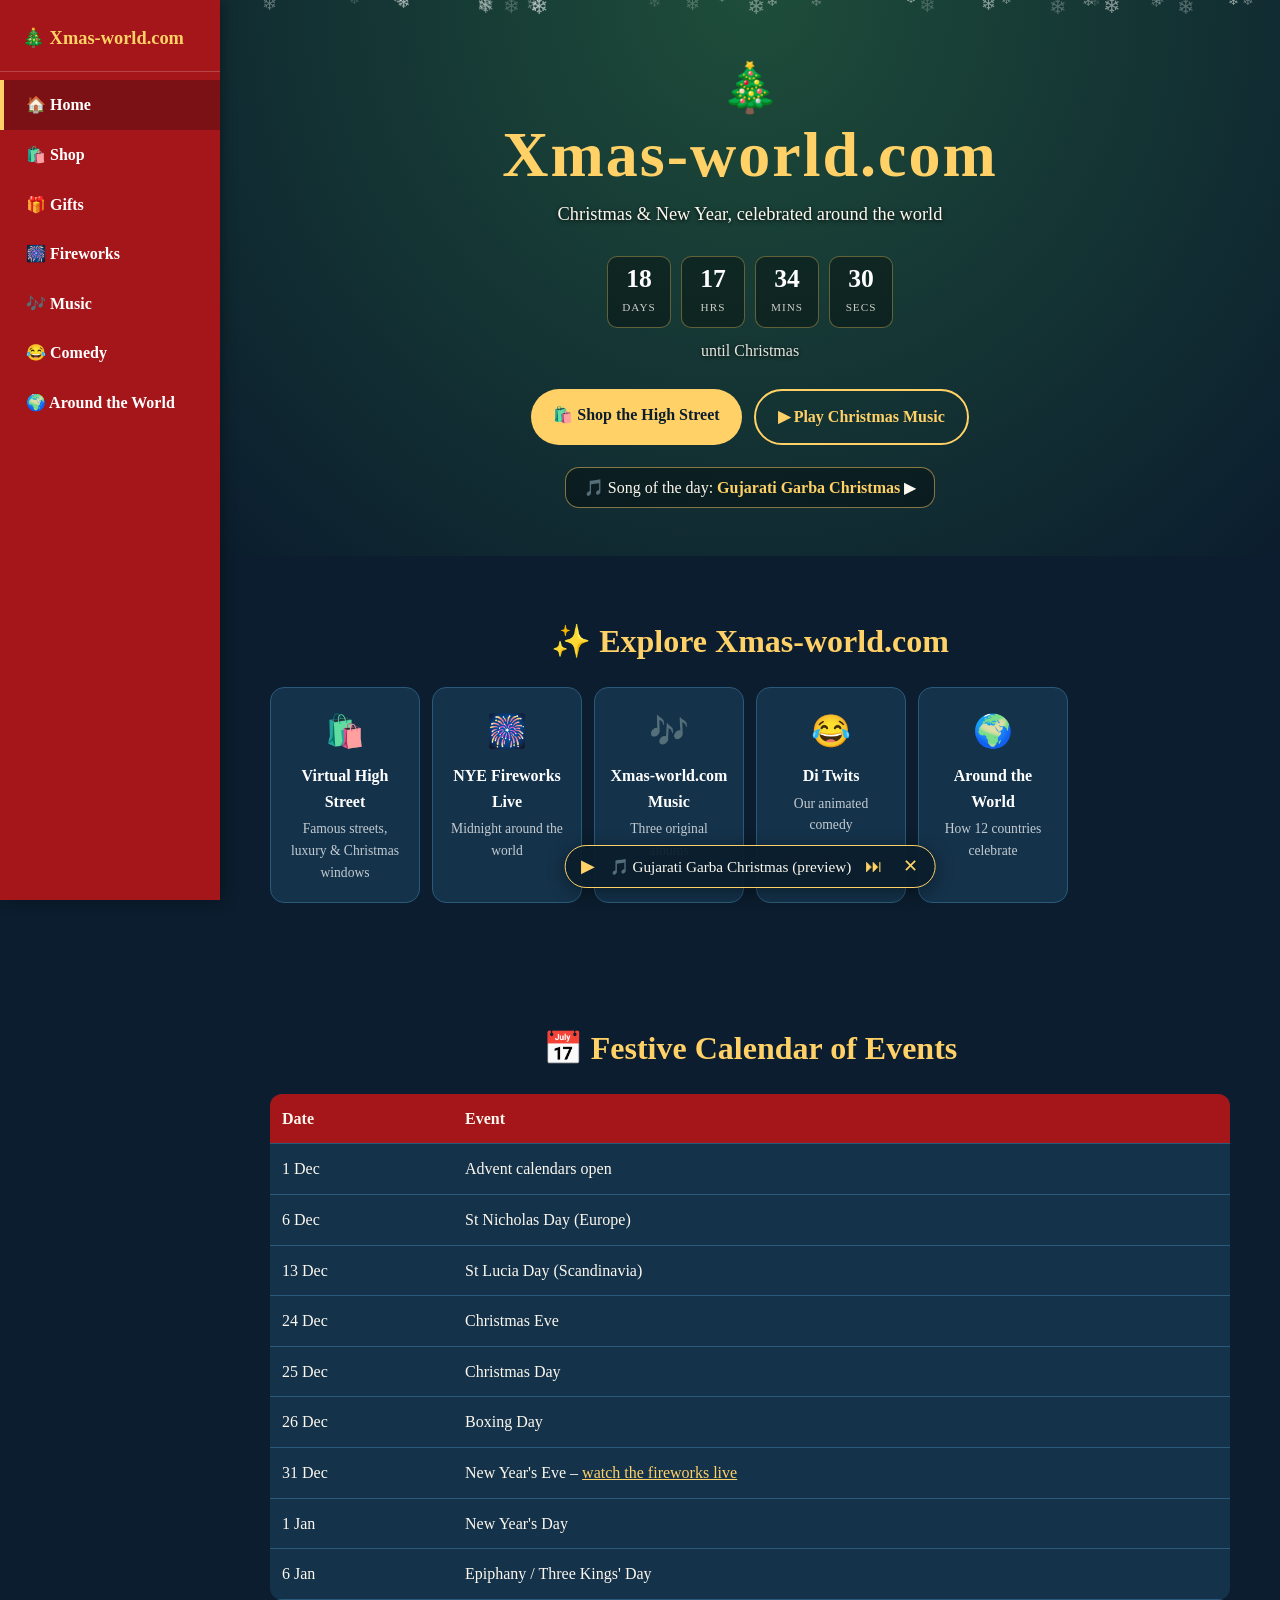
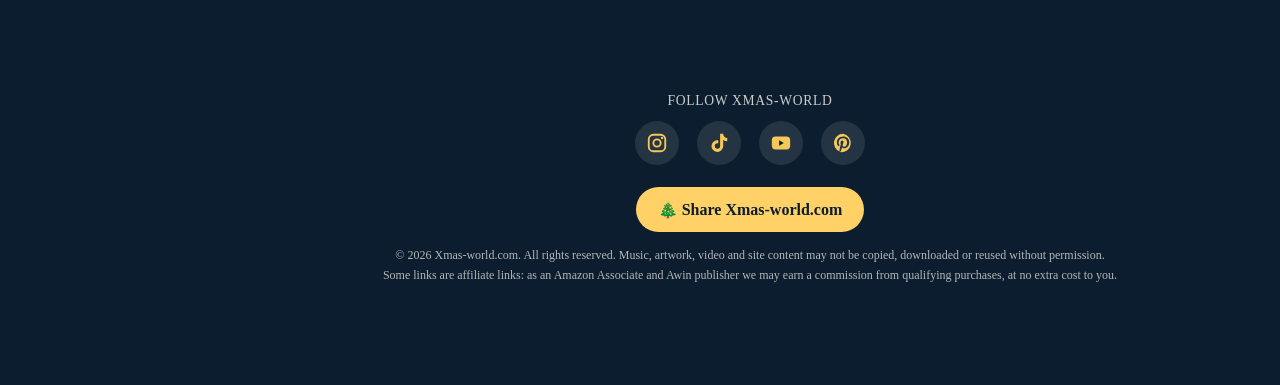
==== commit 2ff73f93: "Add Christmas Gift Ideas page with Amazon affiliate links, nav link and affiliate disclosure Co-Auth" ====
--- a/index.html
+++ b/index.html
@@ -43,6 +43,7 @@
 <a class="navlogo" href="index.html">🎄 Xmas-world.com</a>
 <a href="index.html">🏠 Home</a>
 <a href="shop.html">🛍️ Shop</a>
+<a href="gifts.html">🎁 Gifts</a>
 <a href="fireworks.html">🎆 Fireworks</a>
 <a href="music.html">🎶 Music</a>
 <a href="comedy.html">😂 Comedy</a>
@@ -76,7 +77,7 @@
 </table>
 </section>
 
-<footer><div class="socials"><span>Follow Xmas-world</span><div><a href="https://www.instagram.com/xmasworld.uk/" target="_blank" rel="noopener" aria-label="Instagram – Xmas-world"><svg viewBox="0 0 24 24"><rect x="3" y="3" width="18" height="18" rx="5" fill="none" stroke="currentColor" stroke-width="2"/><circle cx="12" cy="12" r="4" fill="none" stroke="currentColor" stroke-width="2"/><circle cx="17.5" cy="6.5" r="1.3" fill="currentColor"/></svg></a><a href="https://www.tiktok.com/@xmasworld.uk" target="_blank" rel="noopener" aria-label="TikTok – Xmas-world"><svg viewBox="0 0 24 24"><path fill="currentColor" d="M16.6 2h-3.4v13.3a2.9 2.9 0 1 1-2.9-2.9c.3 0 .6 0 .9.1V9a6.4 6.4 0 1 0 5.4 6.3V8.6a8 8 0 0 0 4.4 1.4V6.6a4.5 4.5 0 0 1-4.4-4.6z"/></svg></a><a href="https://www.youtube.com/@urveshlakhani7107" target="_blank" rel="noopener" aria-label="YouTube – Xmas-world"><svg viewBox="0 0 24 24"><rect x="2" y="5" width="20" height="14" rx="4" fill="currentColor"/><path d="M10 9l5 3-5 3z" fill="#0b1a12"/></svg></a><a href="https://www.pinterest.com/47tretawn/" target="_blank" rel="noopener" aria-label="Pinterest – Xmas-world"><svg viewBox="0 0 24 24"><path fill="currentColor" d="M12 2a10 10 0 0 0-3.6 19.3c-.1-.8-.2-2 0-2.9l1.2-5s-.3-.6-.3-1.5c0-1.4.8-2.5 1.9-2.5.9 0 1.3.7 1.3 1.5 0 .9-.6 2.2-.9 3.4-.2 1 .5 1.9 1.6 1.9 1.9 0 3.3-2 3.3-4.9 0-2.6-1.8-4.4-4.5-4.4-3 0-4.8 2.3-4.8 4.6 0 .9.4 1.9.8 2.4l.1.4-.3 1.1c0 .2-.2.2-.4.1-1.3-.6-2.1-2.5-2.1-4.1 0-3.3 2.4-6.4 7-6.4 3.7 0 6.5 2.6 6.5 6.1 0 3.7-2.3 6.6-5.5 6.6-1.1 0-2.1-.6-2.4-1.2l-.7 2.5c-.2 1-.9 2.2-1.4 2.9A10 10 0 1 0 12 2z"/></svg></a></div></div><button class="btn btn-gold share" id="share">🎄 Share Xmas-world.com</button><small>&copy; 2026 Xmas-world.com. All rights reserved. Music, artwork, video and site content may not be copied, downloaded or reused without permission.</small></footer>
+<footer><div class="socials"><span>Follow Xmas-world</span><div><a href="https://www.instagram.com/xmasworld.uk/" target="_blank" rel="noopener" aria-label="Instagram – Xmas-world"><svg viewBox="0 0 24 24"><rect x="3" y="3" width="18" height="18" rx="5" fill="none" stroke="currentColor" stroke-width="2"/><circle cx="12" cy="12" r="4" fill="none" stroke="currentColor" stroke-width="2"/><circle cx="17.5" cy="6.5" r="1.3" fill="currentColor"/></svg></a><a href="https://www.tiktok.com/@xmasworld.uk" target="_blank" rel="noopener" aria-label="TikTok – Xmas-world"><svg viewBox="0 0 24 24"><path fill="currentColor" d="M16.6 2h-3.4v13.3a2.9 2.9 0 1 1-2.9-2.9c.3 0 .6 0 .9.1V9a6.4 6.4 0 1 0 5.4 6.3V8.6a8 8 0 0 0 4.4 1.4V6.6a4.5 4.5 0 0 1-4.4-4.6z"/></svg></a><a href="https://www.youtube.com/@urveshlakhani7107" target="_blank" rel="noopener" aria-label="YouTube – Xmas-world"><svg viewBox="0 0 24 24"><rect x="2" y="5" width="20" height="14" rx="4" fill="currentColor"/><path d="M10 9l5 3-5 3z" fill="#0b1a12"/></svg></a><a href="https://www.pinterest.com/47tretawn/" target="_blank" rel="noopener" aria-label="Pinterest – Xmas-world"><svg viewBox="0 0 24 24"><path fill="currentColor" d="M12 2a10 10 0 0 0-3.6 19.3c-.1-.8-.2-2 0-2.9l1.2-5s-.3-.6-.3-1.5c0-1.4.8-2.5 1.9-2.5.9 0 1.3.7 1.3 1.5 0 .9-.6 2.2-.9 3.4-.2 1 .5 1.9 1.6 1.9 1.9 0 3.3-2 3.3-4.9 0-2.6-1.8-4.4-4.5-4.4-3 0-4.8 2.3-4.8 4.6 0 .9.4 1.9.8 2.4l.1.4-.3 1.1c0 .2-.2.2-.4.1-1.3-.6-2.1-2.5-2.1-4.1 0-3.3 2.4-6.4 7-6.4 3.7 0 6.5 2.6 6.5 6.1 0 3.7-2.3 6.6-5.5 6.6-1.1 0-2.1-.6-2.4-1.2l-.7 2.5c-.2 1-.9 2.2-1.4 2.9A10 10 0 1 0 12 2z"/></svg></a></div></div><button class="btn btn-gold share" id="share">🎄 Share Xmas-world.com</button><small>&copy; 2026 Xmas-world.com. All rights reserved. Music, artwork, video and site content may not be copied, downloaded or reused without permission.<br>Some links are affiliate links: as an Amazon Associate and Awin publisher we may earn a commission from qualifying purchases, at no extra cost to you.</small></footer>
 <script src="app.js?v=8"></script>
 </body>
 </html>
--- a/style.css
+++ b/style.css
@@ -96,3 +96,5 @@
 .buy{grid-column:1/-1;justify-self:center;margin-bottom:8px}
 
 .socials{margin:0 auto 22px}.socials span{display:block;font-size:.85rem;opacity:.8;margin-bottom:10px;letter-spacing:.05em;text-transform:uppercase}.socials div{display:flex;justify-content:center;gap:18px}.socials a{display:inline-flex;width:44px;height:44px;border-radius:50%;align-items:center;justify-content:center;background:rgba(255,255,255,.1);color:#f5c85a;transition:transform .15s,background .15s}.socials a:hover{transform:scale(1.1);background:rgba(255,255,255,.2)}.socials svg{width:22px;height:22px}
+
+.gl{list-style:none;padding:0;margin:0}.gl li{margin:8px 0}.gl a{color:#ffd166;text-decoration:none;font-weight:bold}.disc{text-align:center;font-size:.85rem;opacity:.75;margin-top:24px}
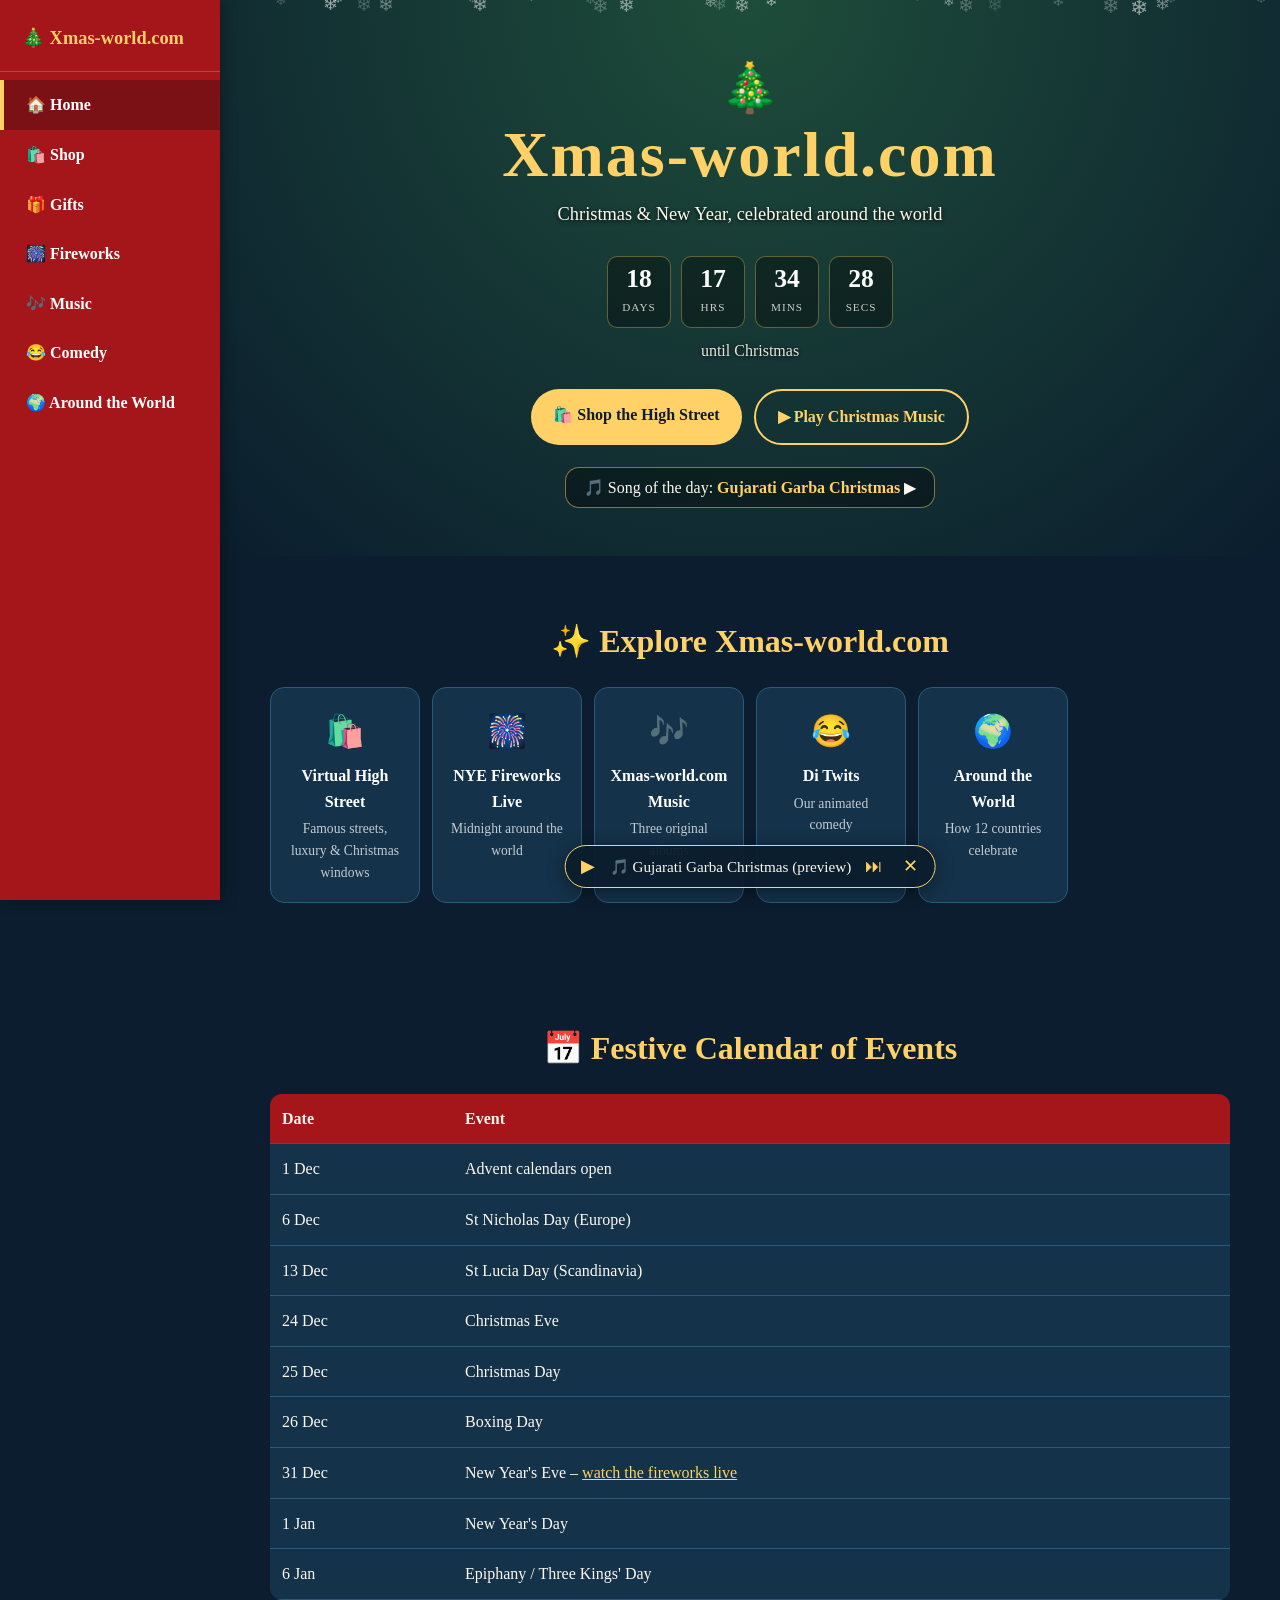
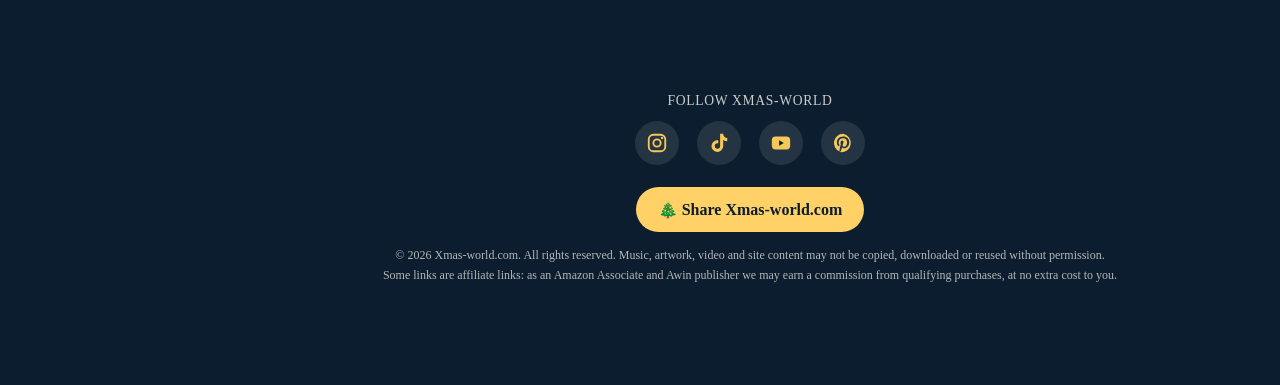
==== commit 54e0aa61: "Add new album Party Around the World (7 tracks, previews) Co-Authored-By: Claude Opus 5.5 <noreply@a" ====
--- a/index.html
+++ b/index.html
@@ -78,6 +78,6 @@
 </section>
 
 <footer><div class="socials"><span>Follow Xmas-world</span><div><a href="https://www.instagram.com/xmasworld.uk/" target="_blank" rel="noopener" aria-label="Instagram – Xmas-world"><svg viewBox="0 0 24 24"><rect x="3" y="3" width="18" height="18" rx="5" fill="none" stroke="currentColor" stroke-width="2"/><circle cx="12" cy="12" r="4" fill="none" stroke="currentColor" stroke-width="2"/><circle cx="17.5" cy="6.5" r="1.3" fill="currentColor"/></svg></a><a href="https://www.tiktok.com/@xmasworld.uk" target="_blank" rel="noopener" aria-label="TikTok – Xmas-world"><svg viewBox="0 0 24 24"><path fill="currentColor" d="M16.6 2h-3.4v13.3a2.9 2.9 0 1 1-2.9-2.9c.3 0 .6 0 .9.1V9a6.4 6.4 0 1 0 5.4 6.3V8.6a8 8 0 0 0 4.4 1.4V6.6a4.5 4.5 0 0 1-4.4-4.6z"/></svg></a><a href="https://www.youtube.com/@urveshlakhani7107" target="_blank" rel="noopener" aria-label="YouTube – Xmas-world"><svg viewBox="0 0 24 24"><rect x="2" y="5" width="20" height="14" rx="4" fill="currentColor"/><path d="M10 9l5 3-5 3z" fill="#0b1a12"/></svg></a><a href="https://www.pinterest.com/47tretawn/" target="_blank" rel="noopener" aria-label="Pinterest – Xmas-world"><svg viewBox="0 0 24 24"><path fill="currentColor" d="M12 2a10 10 0 0 0-3.6 19.3c-.1-.8-.2-2 0-2.9l1.2-5s-.3-.6-.3-1.5c0-1.4.8-2.5 1.9-2.5.9 0 1.3.7 1.3 1.5 0 .9-.6 2.2-.9 3.4-.2 1 .5 1.9 1.6 1.9 1.9 0 3.3-2 3.3-4.9 0-2.6-1.8-4.4-4.5-4.4-3 0-4.8 2.3-4.8 4.6 0 .9.4 1.9.8 2.4l.1.4-.3 1.1c0 .2-.2.2-.4.1-1.3-.6-2.1-2.5-2.1-4.1 0-3.3 2.4-6.4 7-6.4 3.7 0 6.5 2.6 6.5 6.1 0 3.7-2.3 6.6-5.5 6.6-1.1 0-2.1-.6-2.4-1.2l-.7 2.5c-.2 1-.9 2.2-1.4 2.9A10 10 0 1 0 12 2z"/></svg></a></div></div><button class="btn btn-gold share" id="share">🎄 Share Xmas-world.com</button><small>&copy; 2026 Xmas-world.com. All rights reserved. Music, artwork, video and site content may not be copied, downloaded or reused without permission.<br>Some links are affiliate links: as an Amazon Associate and Awin publisher we may earn a commission from qualifying purchases, at no extra cost to you.</small></footer>
-<script src="app.js?v=8"></script>
+<script src="app.js?v=9"></script>
 </body>
 </html>
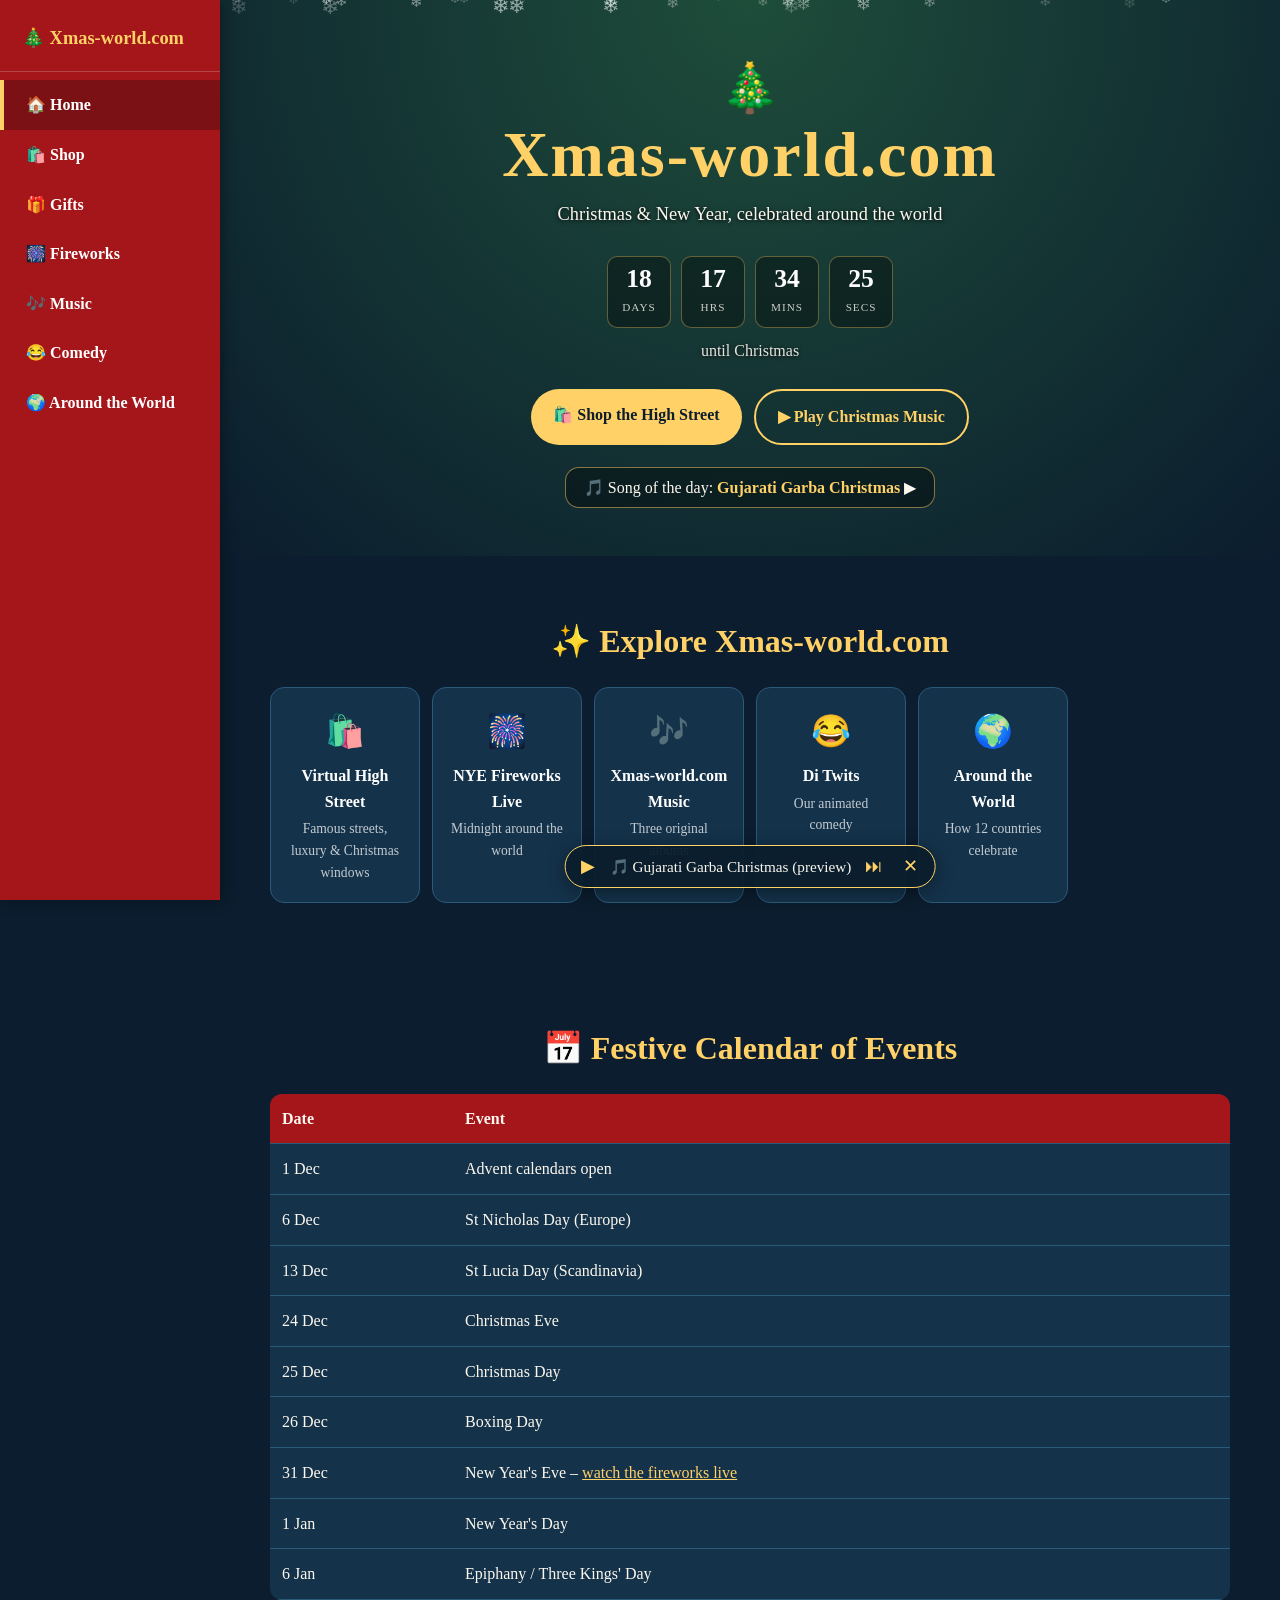
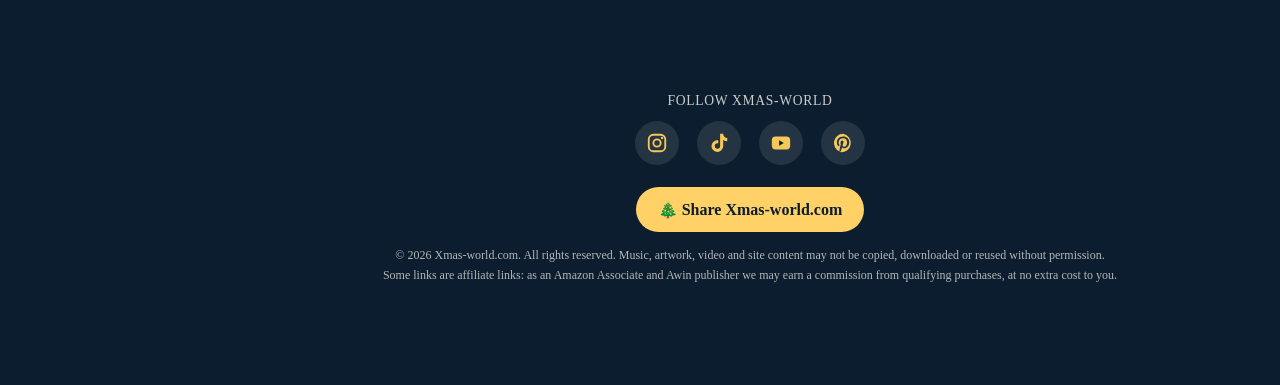
==== commit d4b6792c: "Add Buy button for Party Around the World album Co-Authored-By: Claude Opus 5.5 <noreply@anthropic.c" ====
--- a/index.html
+++ b/index.html
@@ -78,6 +78,6 @@
 </section>
 
 <footer><div class="socials"><span>Follow Xmas-world</span><div><a href="https://www.instagram.com/xmasworld.uk/" target="_blank" rel="noopener" aria-label="Instagram – Xmas-world"><svg viewBox="0 0 24 24"><rect x="3" y="3" width="18" height="18" rx="5" fill="none" stroke="currentColor" stroke-width="2"/><circle cx="12" cy="12" r="4" fill="none" stroke="currentColor" stroke-width="2"/><circle cx="17.5" cy="6.5" r="1.3" fill="currentColor"/></svg></a><a href="https://www.tiktok.com/@xmasworld.uk" target="_blank" rel="noopener" aria-label="TikTok – Xmas-world"><svg viewBox="0 0 24 24"><path fill="currentColor" d="M16.6 2h-3.4v13.3a2.9 2.9 0 1 1-2.9-2.9c.3 0 .6 0 .9.1V9a6.4 6.4 0 1 0 5.4 6.3V8.6a8 8 0 0 0 4.4 1.4V6.6a4.5 4.5 0 0 1-4.4-4.6z"/></svg></a><a href="https://www.youtube.com/@urveshlakhani7107" target="_blank" rel="noopener" aria-label="YouTube – Xmas-world"><svg viewBox="0 0 24 24"><rect x="2" y="5" width="20" height="14" rx="4" fill="currentColor"/><path d="M10 9l5 3-5 3z" fill="#0b1a12"/></svg></a><a href="https://www.pinterest.com/47tretawn/" target="_blank" rel="noopener" aria-label="Pinterest – Xmas-world"><svg viewBox="0 0 24 24"><path fill="currentColor" d="M12 2a10 10 0 0 0-3.6 19.3c-.1-.8-.2-2 0-2.9l1.2-5s-.3-.6-.3-1.5c0-1.4.8-2.5 1.9-2.5.9 0 1.3.7 1.3 1.5 0 .9-.6 2.2-.9 3.4-.2 1 .5 1.9 1.6 1.9 1.9 0 3.3-2 3.3-4.9 0-2.6-1.8-4.4-4.5-4.4-3 0-4.8 2.3-4.8 4.6 0 .9.4 1.9.8 2.4l.1.4-.3 1.1c0 .2-.2.2-.4.1-1.3-.6-2.1-2.5-2.1-4.1 0-3.3 2.4-6.4 7-6.4 3.7 0 6.5 2.6 6.5 6.1 0 3.7-2.3 6.6-5.5 6.6-1.1 0-2.1-.6-2.4-1.2l-.7 2.5c-.2 1-.9 2.2-1.4 2.9A10 10 0 1 0 12 2z"/></svg></a></div></div><button class="btn btn-gold share" id="share">🎄 Share Xmas-world.com</button><small>&copy; 2026 Xmas-world.com. All rights reserved. Music, artwork, video and site content may not be copied, downloaded or reused without permission.<br>Some links are affiliate links: as an Amazon Associate and Awin publisher we may earn a commission from qualifying purchases, at no extra cost to you.</small></footer>
-<script src="app.js?v=9"></script>
+<script src="app.js?v=10"></script>
 </body>
 </html>
--- a/style.css
+++ b/style.css
@@ -98,3 +98,5 @@
 .socials{margin:0 auto 22px}.socials span{display:block;font-size:.85rem;opacity:.8;margin-bottom:10px;letter-spacing:.05em;text-transform:uppercase}.socials div{display:flex;justify-content:center;gap:18px}.socials a{display:inline-flex;width:44px;height:44px;border-radius:50%;align-items:center;justify-content:center;background:rgba(255,255,255,.1);color:#f5c85a;transition:transform .15s,background .15s}.socials a:hover{transform:scale(1.1);background:rgba(255,255,255,.2)}.socials svg{width:22px;height:22px}
 
 .gl{list-style:none;padding:0;margin:0}.gl li{margin:8px 0}.gl a{color:#ffd166;text-decoration:none;font-weight:bold}.disc{text-align:center;font-size:.85rem;opacity:.75;margin-top:24px}
+
+.seo-text{max-width:760px;margin:28px auto 0;padding:0 16px;line-height:1.6;opacity:.92}.seo-text h2{font-size:1.25rem;margin-bottom:8px;color:#ffd166}.seo-text p{margin-bottom:10px}
